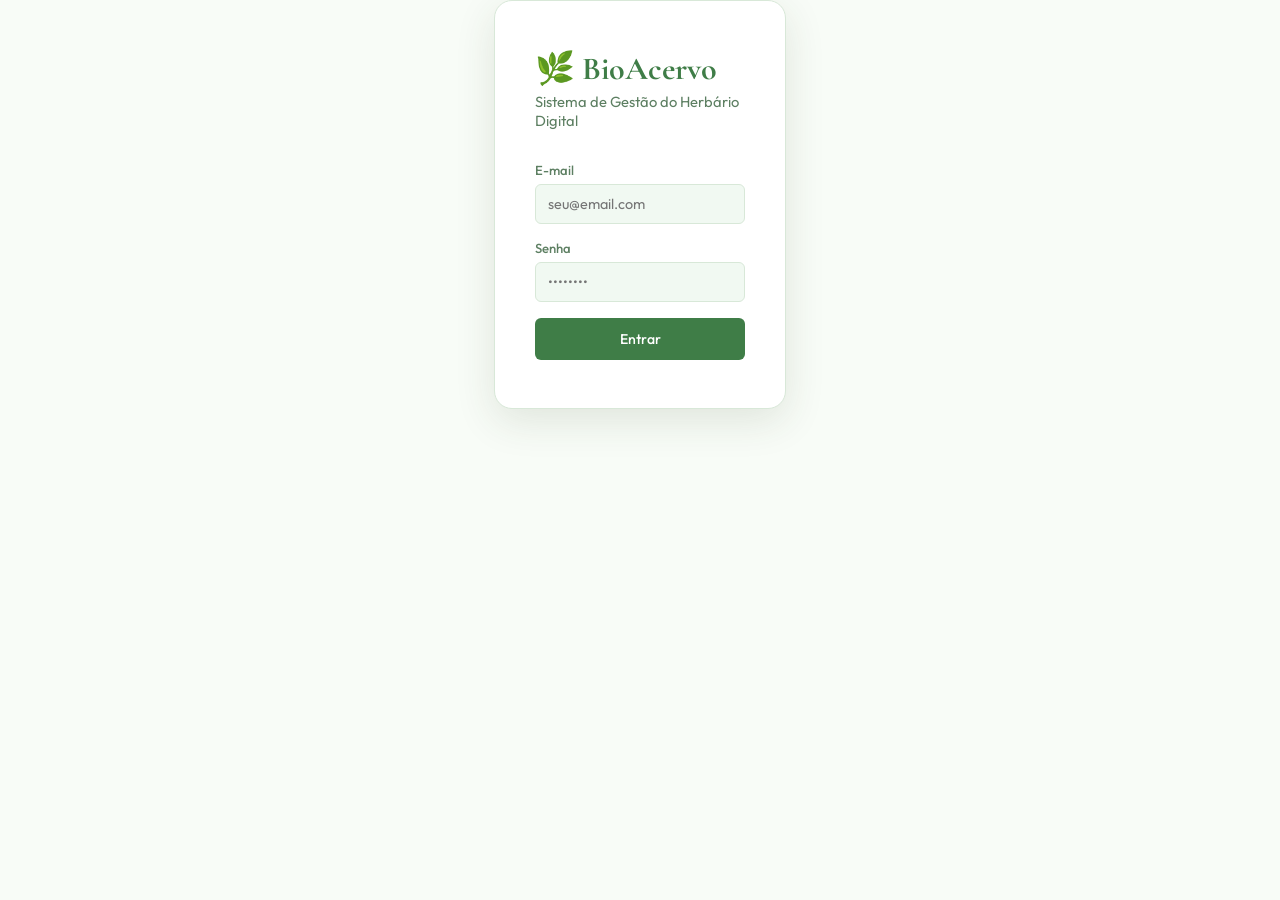
==== frontend/index.html @ fa7e8e54 "Frontend e ajustes no dockerfile" ====
<!DOCTYPE html>
<html lang="pt-BR">
<head>
  <meta charset="UTF-8" />
  <meta name="viewport" content="width=device-width, initial-scale=1.0" />
  <title>BioAcervo — Herbário Digital</title>
  <link rel="preconnect" href="https://fonts.googleapis.com" />
  <link rel="preconnect" href="https://fonts.gstatic.com" crossorigin />
  <link href="https://fonts.googleapis.com/css2?family=Cormorant+Garamond:ital,wght@0,400;0,600;1,400&family=DM+Mono:wght@400;500&family=Outfit:wght@300;400;500;600&display=swap" rel="stylesheet" />

  <link rel="stylesheet" href="styles.css" />
</head>
<body>
<div id="app">
  <header id="topbar">
    <div class="logo"><span class="logo-icon">🌿</span> BioAcervo</div>
    <nav id="nav" style="display:none">
      <button class="nav-btn active" data-screen="dashboard">Dashboard</button>
      <button class="nav-btn" data-screen="especimes">Espécimes</button>
      <button class="nav-btn" data-screen="taxonomias">Taxonomias</button>
      <button class="nav-btn" data-screen="localidades">Localidades</button>
      <button class="nav-btn" data-screen="emprestimos">Empréstimos</button>
      <button class="nav-btn" data-screen="usuarios" id="nav-usuarios" style="display:none">Usuários</button>
    </nav>
    <div id="topbar-right" style="display:none">
      <div class="badge-user" id="user-badge">
        <span>🌱</span>
        <span>Olá, <strong id="user-name-badge">—</strong></span>
        <span style="color:var(--border2)">|</span>
        <button onclick="logout()" style="background:none;border:none;color:var(--muted);font-size:.8rem;cursor:pointer;">Sair</button>
      </div>
    </div>
  </header>

  <div id="main">
    <!-- ── DASHBOARD ── -->
    <div id="screen-dashboard" class="screen">
      <div class="page-header">
        <div>
          <h2>Dashboard</h2>
          <p>Visão geral do acervo</p>
        </div>
        <button class="btn btn-sm btn-ghost" onclick="loadDashboard()">↺ Atualizar</button>
      </div>
      <div class="stats-grid" id="stats-grid">
        <div class="stat-card"><div class="label">Total espécimes</div><div class="value" id="stat-total">—</div></div>
        <div class="stat-card"><div class="label">Ativos</div><div class="value" id="stat-ativos" style="color:var(--leaf)">—</div></div>
        <div class="stat-card"><div class="label">Emprestados</div><div class="value" id="stat-emprestados" style="color:#d4a83c">—</div></div>
        <div class="stat-card"><div class="label">Taxonomias</div><div class="value" id="stat-taxonomias">—</div></div>
        <div class="stat-card"><div class="label">Localidades</div><div class="value" id="stat-localidades">—</div></div>
        <div class="stat-card"><div class="label">Usuários</div><div class="value" id="stat-usuarios">—</div></div>
      </div>
      <div class="charts-grid" id="charts-area">
        <div class="chart-card">
          <h4>Status dos Espécimes</h4>
          <div class="bar-chart" id="chart-status"></div>
        </div>
        <div class="chart-card">
          <h4>Top Famílias</h4>
          <div class="bar-chart" id="chart-familias"></div>
        </div>
      </div>
    </div>

    <!-- ── ESPECIMES ── -->
    <div id="screen-especimes" class="screen">
      <div class="page-header">
        <div><h2>Espécimes</h2><p>Catálogo do acervo biológico</p></div>
        <button class="btn btn-sm" id="btn-novo-especime" onclick="openModalEspecime()">+ Novo Espécime</button>
      </div>
      <div class="search-bar">
        <div class="search-input-wrap">
          <span class="icon">🔍</span>
          <input type="text" id="busca-nome" placeholder="Nome científico, família, gênero…" oninput="debounceSearch()" />
        </div>
        <button class="btn btn-sm btn-ghost" onclick="toggleFilters()">⚙ Filtros</button>
      </div>
      <div class="filter-row" id="filter-row" style="display:none">
        <div class="field"><label>Estado</label><input id="f-estado" placeholder="ex: Minas Gerais" /></div>
        <div class="field"><label>Município</label><input id="f-municipio" placeholder="ex: Belo Horizonte" /></div>
        <div class="field"><label>Bioma</label><input id="f-bioma" placeholder="ex: Cerrado" /></div>
        <div class="field"><label>Coletor</label><input id="f-coletor" placeholder="Nome do coletor" /></div>
        <div class="field"><label>Status</label>
          <select id="f-status">
            <option value="">Todos</option>
            <option value="ativo">Ativo</option>
            <option value="emprestado">Emprestado</option>
            <option value="em_processamento">Em Processamento</option>
            <option value="descartado">Descartado</option>
          </select>
        </div>
        <div style="display:flex;align-items:flex-end;gap:6px">
          <button class="btn btn-sm" onclick="searchEspecimes(1)">Buscar</button>
          <button class="btn btn-sm btn-ghost" onclick="clearFilters()">Limpar</button>
        </div>
      </div>
      <div class="table-wrap">
        <table>
          <thead>
            <tr>
              <th>Código</th>
              <th>Nome Científico</th>
              <th>Família</th>
              <th>Localidade</th>
              <th>Status</th>
              <th>Ações</th>
            </tr>
          </thead>
          <tbody id="tbody-especimes"><tr class="loading-row"><td colspan="6"><div class="loader"></div></td></tr></tbody>
        </table>
        <div class="pagination" id="pag-especimes" style="display:none"></div>
      </div>
    </div>

    <!-- ── TAXONOMIAS ── -->
    <div id="screen-taxonomias" class="screen">
      <div class="page-header">
        <div><h2>Taxonomias</h2><p>Classificação taxonômica das espécies</p></div>
        <button class="btn btn-sm" onclick="openModalTaxonomia()">+ Nova Taxonomia</button>
      </div>
      <div class="search-bar">
        <div class="search-input-wrap">
          <span class="icon">🔍</span>
          <input type="text" id="busca-tax" placeholder="Nome científico, família, gênero…" oninput="debounceSearchTax()" />
        </div>
      </div>
      <div class="table-wrap">
        <table>
          <thead>
            <tr>
              <th>ID</th><th>Nome Científico</th><th>Família</th><th>Gênero</th><th>Nome Comum</th><th>Ações</th>
            </tr>
          </thead>
          <tbody id="tbody-taxonomias"></tbody>
        </table>
        <div class="pagination" id="pag-taxonomias" style="display:none"></div>
      </div>
    </div>

    <!-- ── LOCALIDADES ── -->
    <div id="screen-localidades" class="screen">
      <div class="page-header">
        <div><h2>Localidades</h2><p>Dados geográficos de coleta</p></div>
        <button class="btn btn-sm" onclick="openModalLocalidade()">+ Nova Localidade</button>
      </div>
      <div class="table-wrap">
        <table>
          <thead>
            <tr>
              <th>ID</th><th>País</th><th>Estado</th><th>Município</th><th>Bioma</th><th>Coords</th><th>Ações</th>
            </tr>
          </thead>
          <tbody id="tbody-localidades"></tbody>
        </table>
        <div class="pagination" id="pag-localidades" style="display:none"></div>
      </div>
    </div>

    <!-- ── EMPRESTIMOS ── -->
    <div id="screen-emprestimos" class="screen">
      <div class="page-header">
        <div><h2>Empréstimos</h2><p>Gestão de espécimes emprestados</p></div>
        <button class="btn btn-sm" onclick="openModalEmprestimo()">+ Registrar Empréstimo</button>
      </div>
      <div class="tabs">
        <button class="tab-btn active" data-tab="ativos" onclick="switchLoanTab('ativos')">Ativos</button>
        <button class="tab-btn" data-tab="todos" onclick="switchLoanTab('todos')">Todos</button>
      </div>
      <div id="emprestimos-list"></div>
    </div>

    <!-- ── USUARIOS ── -->
    <div id="screen-usuarios" class="screen">
      <div class="page-header">
        <div><h2>Usuários</h2><p>Gestão de acesso ao sistema</p></div>
        <button class="btn btn-sm" onclick="openModalUsuario()">+ Novo Usuário</button>
      </div>
      <div class="table-wrap">
        <table>
          <thead>
            <tr><th>ID</th><th>Nome</th><th>E-mail</th><th>Perfil</th><th>Status</th><th>Ações</th></tr>
          </thead>
          <tbody id="tbody-usuarios"></tbody>
        </table>
      </div>
    </div>
  </div><!-- /main -->
</div><!-- /app -->

<!-- ── MODALS ── -->

<!-- Espécime -->
<div class="overlay" id="modal-especime-overlay" onclick="closeOverlay(event,'modal-especime-overlay')">
  <div class="modal">
    <div class="modal-header">
      <h3 id="modal-especime-title">Novo Espécime</h3>
      <button class="modal-close" onclick="closeModal('modal-especime-overlay')">✕</button>
    </div>
    <div class="modal-body">
      <div class="form-grid">
        <div class="section-title">Identificação</div>
        <div class="field"><label>Código Catálogo *</label><input id="e-codigo" placeholder="HERB-0001" /></div>
        <div class="field"><label>Taxonomia *</label>
          <select id="e-taxonomia">
            <option value="">— Selecione —</option>
          </select>
        </div>
        <div class="section-title">Coleta</div>
        <div class="field"><label>Data Coleta</label><input type="date" id="e-data-coleta" /></div>
        <div class="field"><label>Tipo Coleta</label>
          <select id="e-tipo-coleta">
            <option value="campo">Campo</option>
            <option value="doacao">Doação</option>
            <option value="intercambio">Intercâmbio</option>
            <option value="compra">Compra</option>
          </select>
        </div>
        <div class="field"><label>Coletor Principal</label><input id="e-coletor" placeholder="Nome do coletor" /></div>
        <div class="field"><label>Nº de Campo</label><input id="e-num-campo" placeholder="Ex: MF-2024-001" /></div>
        <div class="field"><label>Localidade</label>
          <select id="e-localidade"><option value="">— Sem localidade —</option></select>
        </div>
        <div class="field"><label>Nº Indivíduos</label><input type="number" id="e-num-ind" value="1" min="1" /></div>
        <div class="section-title">Descrição</div>
        <div class="field"><label>Sexo</label>
          <select id="e-sexo"><option value="">Indeterminado</option><option>Masculino</option><option>Feminino</option><option>Hermafrodita</option></select>
        </div>
        <div class="field"><label>Estágio de Vida</label><input id="e-estagio" placeholder="adulto, juvenil…" /></div>
        <div class="field"><label>Meio de Preservação</label><input id="e-preservacao" placeholder="etanol, seco…" /></div>
        <div class="field"><label>Localização Física</label><input id="e-loc-fisica" placeholder="Gaveta 3, Caixa 12" /></div>
        <div class="field col-full"><label>Habitat</label><textarea id="e-habitat" rows="2" placeholder="Descrição do habitat…"></textarea></div>
        <div class="field col-full"><label>Observações</label><textarea id="e-obs" rows="2" placeholder="Observações gerais…"></textarea></div>
        <div class="section-title">Curadoria</div>
        <div class="field"><label>Status</label>
          <select id="e-status">
            <option value="ativo">Ativo</option>
            <option value="em_processamento">Em Processamento</option>
            <option value="descartado">Descartado</option>
          </select>
        </div>
        <div class="field"><label>Identificado por</label><input id="e-id-por" placeholder="Nome do identificador" /></div>
        <div class="field"><label>Confiança ID</label>
          <select id="e-confianca"><option value="">—</option><option value="alta">Alta</option><option value="média">Média</option><option value="baixa">Baixa</option></select>
        </div>
        <div class="field"><label>Voucher GenBank</label><input id="e-genbank" placeholder="ACC-XXXXX" /></div>
      </div>
    </div>
    <div class="modal-footer">
      <button class="btn btn-ghost btn-sm" onclick="closeModal('modal-especime-overlay')">Cancelar</button>
      <button class="btn btn-sm" onclick="saveEspecime()" id="btn-save-especime">Salvar</button>
    </div>
  </div>
</div>

<!-- Detalhe Espécime -->
<div class="overlay" id="modal-detalhe-overlay" onclick="closeOverlay(event,'modal-detalhe-overlay')">
  <div class="modal" style="width:min(800px,100%)">
    <div class="modal-header">
      <h3>Detalhes do Espécime</h3>
      <button class="modal-close" onclick="closeModal('modal-detalhe-overlay')">✕</button>
    </div>
    <div class="modal-body" id="modal-detalhe-body"></div>
    <div class="modal-footer">
      <button class="btn btn-sm btn-ghost" onclick="closeModal('modal-detalhe-overlay')">Fechar</button>
    </div>
  </div>
</div>

<!-- Taxonomia -->
<div class="overlay" id="modal-tax-overlay" onclick="closeOverlay(event,'modal-tax-overlay')">
  <div class="modal">
    <div class="modal-header">
      <h3 id="modal-tax-title">Nova Taxonomia</h3>
      <button class="modal-close" onclick="closeModal('modal-tax-overlay')">✕</button>
    </div>
    <div class="modal-body">
      <div class="form-grid">
        <div class="field col-full"><label>Nome Científico *</label><input id="t-nome-ci" placeholder="Genus species" /></div>
        <div class="field"><label>Reino</label><input id="t-reino" placeholder="Plantae" /></div>
        <div class="field"><label>Filo</label><input id="t-filo" /></div>
        <div class="field"><label>Classe</label><input id="t-classe" /></div>
        <div class="field"><label>Ordem</label><input id="t-ordem" /></div>
        <div class="field"><label>Família</label><input id="t-familia" /></div>
        <div class="field"><label>Gênero</label><input id="t-genero" /></div>
        <div class="field"><label>Epíteto Específico</label><input id="t-epiteto" /></div>
        <div class="field"><label>Autor Descrição</label><input id="t-autor" /></div>
        <div class="field"><label>Ano Descrição</label><input type="number" id="t-ano" min="1700" max="2100" /></div>
        <div class="field col-full"><label>Nome Comum</label><input id="t-nome-com" /></div>
        <div class="field col-full"><label>Notas Taxonômicas</label><textarea id="t-notas" rows="2"></textarea></div>
      </div>
    </div>
    <div class="modal-footer">
      <button class="btn btn-ghost btn-sm" onclick="closeModal('modal-tax-overlay')">Cancelar</button>
      <button class="btn btn-sm" onclick="saveTaxonomia()">Salvar</button>
    </div>
  </div>
</div>

<!-- Localidade -->
<div class="overlay" id="modal-loc-overlay" onclick="closeOverlay(event,'modal-loc-overlay')">
  <div class="modal">
    <div class="modal-header">
      <h3 id="modal-loc-title">Nova Localidade</h3>
      <button class="modal-close" onclick="closeModal('modal-loc-overlay')">✕</button>
    </div>
    <div class="modal-body">
      <div class="form-grid">
        <div class="field"><label>País</label><input id="l-pais" value="Brasil" /></div>
        <div class="field"><label>Estado</label><input id="l-estado" /></div>
        <div class="field"><label>Município</label><input id="l-municipio" /></div>
        <div class="field col-full"><label>Localidade (descrição)</label><input id="l-localidade" /></div>
        <div class="field"><label>Latitude</label><input type="number" id="l-lat" step="any" placeholder="-15.000" /></div>
        <div class="field"><label>Longitude</label><input type="number" id="l-lon" step="any" placeholder="-47.000" /></div>
        <div class="field"><label>Altitude (m)</label><input type="number" id="l-alt" /></div>
        <div class="field"><label>Precisão Coords (m)</label><input type="number" id="l-prec" /></div>
        <div class="field"><label>Método Geoloc.</label><input id="l-metodo" placeholder="GPS, Google Maps…" /></div>
        <div class="field"><label>Bioma</label><input id="l-bioma" placeholder="Cerrado, Mata Atlântica…" /></div>
      </div>
    </div>
    <div class="modal-footer">
      <button class="btn btn-ghost btn-sm" onclick="closeModal('modal-loc-overlay')">Cancelar</button>
      <button class="btn btn-sm" onclick="saveLocalidade()">Salvar</button>
    </div>
  </div>
</div>

<!-- Emprestimo -->
<div class="overlay" id="modal-emp-overlay" onclick="closeOverlay(event,'modal-emp-overlay')">
  <div class="modal">
    <div class="modal-header">
      <h3>Registrar Empréstimo</h3>
      <button class="modal-close" onclick="closeModal('modal-emp-overlay')">✕</button>
    </div>
    <div class="modal-body">
      <div class="form-grid">
        <div class="field col-full"><label>Espécime *</label>
          <select id="em-especime"><option value="">— Selecione —</option></select>
        </div>
        <div class="field"><label>Instituição Destino *</label><input id="em-inst" /></div>
        <div class="field"><label>Pesquisador Responsável *</label><input id="em-pesq" /></div>
        <div class="field"><label>Data de Saída *</label><input type="date" id="em-saida" /></div>
        <div class="field"><label>Previsão de Retorno</label><input type="date" id="em-retorno" /></div>
        <div class="field col-full"><label>Finalidade</label><textarea id="em-final" rows="2"></textarea></div>
        <div class="field col-full"><label>Observações</label><textarea id="em-obs" rows="2"></textarea></div>
      </div>
    </div>
    <div class="modal-footer">
      <button class="btn btn-ghost btn-sm" onclick="closeModal('modal-emp-overlay')">Cancelar</button>
      <button class="btn btn-sm" onclick="saveEmprestimo()">Salvar</button>
    </div>
  </div>
</div>

<!-- Usuário -->
<div class="overlay" id="modal-usr-overlay" onclick="closeOverlay(event,'modal-usr-overlay')">
  <div class="modal">
    <div class="modal-header">
      <h3 id="modal-usr-title">Novo Usuário</h3>
      <button class="modal-close" onclick="closeModal('modal-usr-overlay')">✕</button>
    </div>
    <div class="modal-body">
      <div class="form-grid">
        <div class="field"><label>Nome *</label><input id="u-nome" /></div>
        <div class="field"><label>E-mail *</label><input type="email" id="u-email" /></div>
        <div class="field"><label>Senha *</label><input type="password" id="u-senha" placeholder="Mínimo 8 caracteres" /></div>
        <div class="field"><label>Perfil</label>
          <select id="u-perfil">
            <option value="leitor">Leitor</option>
            <option value="curador">Curador</option>
            <option value="administrador">Administrador</option>
          </select>
        </div>
      </div>
    </div>
    <div class="modal-footer">
      <button class="btn btn-ghost btn-sm" onclick="closeModal('modal-usr-overlay')">Cancelar</button>
      <button class="btn btn-sm" onclick="saveUsuario()">Salvar</button>
    </div>
  </div>
</div>

<!-- Toast container -->
<div id="toast-container"></div>

<script src="app.js"></script>
</body>
</html>
---- frontend/styles.css ----
/* ───── TOKENS ───── */
:root {
  --bg:       #f8fcf7;
  --bg2:      #ffffff;
  --bg3:      #f1f9f2;
  --surface:  #ffffff;
  --border:   #d8e8d8;
  --border2:  #b9d8b9;
  --moss:     #4fa263;
  --leaf:     #3f7d47;
  --lime:     #2f7d32;
  --cream:    #1f3323;
  --text:     #1b3422;
  --muted:    #5d7f62;
  --danger:   #c0482a;
  --warn:     #c08a2a;
  --info:     #2a80c0;
  --font-serif: 'Cormorant Garamond', Georgia, serif;
  --font-mono:  'DM Mono', monospace;
  --font-sans:  'Outfit', system-ui, sans-serif;
  --radius:   6px;
  --shadow:   0 2px 16px rgba(0,0,0,.45);
}

/* ───── RESET ───── */
*, *::before, *::after { box-sizing: border-box; margin: 0; padding: 0; }
html { scroll-behavior: smooth; }
body {
  font-family: var(--font-sans);
  background: var(--bg);
  color: var(--text);
  min-height: 100vh;
  display: flex;
  flex-direction: column;
  overflow-x: hidden;
}
html, body { height: 100%; }
body.login-page {
  min-height: 100vh;
  height: 100%;
  background: var(--bg);
  display: flex;
  align-items: center;
  justify-content: center;
  padding: 20px;
}
a { color: inherit; text-decoration: none; }
button { cursor: pointer; font-family: inherit; }
input, select, textarea { font-family: inherit; }

/* ───── SCROLLBAR ───── */
::-webkit-scrollbar { width: 6px; }
::-webkit-scrollbar-track { background: var(--bg2); }
::-webkit-scrollbar-thumb { background: var(--border2); border-radius: 3px; }

/* ───── LAYOUT ───── */
#app { display: flex; flex-direction: column; min-height: 100vh; }

/* ───── TOPBAR ───── */
#topbar {
  position: sticky; top: 0; z-index: 100;
  background: rgba(255,255,255,.95);
  backdrop-filter: blur(12px);
  border-bottom: 1px solid var(--border);
  display: flex; align-items: center; gap: 16px;
  padding: 0 24px; height: 56px;
}
.logo {
  font-family: var(--font-serif);
  font-size: 1.5rem; font-weight: 600;
  color: var(--leaf);
  letter-spacing: .02em;
  display: flex; align-items: center; gap: 8px;
  white-space: nowrap;
}
.logo-icon { font-size: 1.2rem; }
#topbar nav { display: flex; gap: 4px; flex: 1; overflow-x: auto; }
.nav-btn {
  background: none; border: none;
  color: var(--muted);
  font-size: .85rem; font-weight: 500;
  padding: 6px 12px; border-radius: var(--radius);
  transition: color .15s, background .15s;
  white-space: nowrap;
}
.nav-btn:hover { color: var(--text); background: var(--bg3); }
.nav-btn.active { color: var(--leaf); background: rgba(79,162,99,.12); }

#topbar-right { display: flex; align-items: center; gap: 8px; margin-left: auto; }
.badge-user {
  display: flex; align-items: center; gap: 6px;
  font-size: .82rem; color: var(--muted);
  background: var(--bg3); border: 1px solid var(--border);
  padding: 4px 10px; border-radius: 20px;
}
.badge-user strong { color: var(--text); }

/* ───── MAIN ───── */
#main { flex: 1; padding: 24px; max-width: 1400px; width: 100%; margin: 0 auto; }

/* ───── LOGIN ───── */
#screen-login {
  display: flex; align-items: center; justify-content: center;
  min-height: calc(100vh - 56px);
}
.login-card {
  background: var(--bg2); border: 1px solid var(--border);
  border-radius: 18px; padding: 48px 40px;
  width: min(420px, calc(100% - 40px));
  max-width: 420px;
  box-shadow: 0 12px 40px rgba(46, 64, 32, .12);
  animation: fadeUp .35s ease;
  margin: 0 auto;
}
.login-card h1 {
  font-family: var(--font-serif);
  font-size: 2rem; font-weight: 700;
  color: var(--leaf); margin-bottom: 4px;
}
.login-card p { color: var(--muted); font-size: .92rem; margin-bottom: 32px; }
.field { display: flex; flex-direction: column; gap: 6px; margin-bottom: 16px; }
.field label { font-size: .82rem; font-weight: 500; color: var(--muted); }
.field input, .field select, .field textarea {
  background: var(--bg3); border: 1px solid var(--border);
  color: var(--text); padding: 10px 12px;
  border-radius: var(--radius); font-size: .9rem;
  transition: border-color .15s, box-shadow .15s;
  outline: none;
}
.field input:focus, .field select:focus, .field textarea:focus {
  border-color: var(--moss);
}
.field input.input-error {
  border-color: var(--danger);
  box-shadow: 0 0 0 4px rgba(192,72,42,.12);
}
.field select option { background: var(--bg3); }
.btn {
  display: inline-flex; align-items: center; gap: 6px;
  background: var(--leaf); color: #fff;
  border: none; padding: 10px 20px;
  border-radius: var(--radius); font-size: .88rem; font-weight: 500;
  transition: background .15s, transform .1s;
}
.btn:hover { background: var(--leaf); }
.btn:active { transform: scale(.98); }
.btn-full { width: 100%; justify-content: center; padding: 12px; }
.btn-sm { padding: 6px 12px; font-size: .8rem; }
.btn-ghost {
  background: transparent; border: 1px solid var(--border);
  color: var(--text);
}
.btn-ghost:hover { background: var(--bg3); border-color: var(--border2); }
.btn-danger { background: var(--danger); }
.btn-danger:hover { background: #d45030; }
.btn-warn { background: var(--warn); }
.btn-warn:hover { background: #d0982a; }

/* ───── SCREENS ───── */
.screen { display: none; animation: fadeUp .25s ease; }
.screen.active { display: block; }
@keyframes fadeUp {
  from { opacity: 0; transform: translateY(12px); }
  to   { opacity: 1; transform: translateY(0); }
}

/* ───── PAGE HEADER ───── */
.page-header {
  display: flex; align-items: center; justify-content: space-between;
  flex-wrap: wrap; gap: 12px; margin-bottom: 24px;
}
.page-header h2 {
  font-family: var(--font-serif); font-size: 1.8rem;
  font-weight: 600; color: var(--cream);
}
.page-header p { font-size: .85rem; color: var(--muted); }

/* ───── STATS ───── */
.stats-grid {
  display: grid; grid-template-columns: repeat(auto-fill, minmax(180px,1fr));
  gap: 14px; margin-bottom: 28px;
}
.stat-card {
  background: var(--bg2); border: 1px solid var(--border);
  border-radius: 10px; padding: 18px;
  transition: border-color .2s;
}
.stat-card:hover { border-color: var(--border2); }
.stat-card .label { font-size: .75rem; font-weight: 500; color: var(--muted); text-transform: uppercase; letter-spacing: .06em; margin-bottom: 8px; }
.stat-card .value {
  font-family: var(--font-mono); font-size: 2rem; font-weight: 500;
  color: var(--lime); line-height: 1;
}
.stat-card .sub { font-size: .75rem; color: var(--muted); margin-top: 6px; }

/* ───── SEARCH BAR ───── */
.search-bar {
  display: flex; gap: 8px; flex-wrap: wrap; margin-bottom: 20px;
}
.search-input-wrap {
  flex: 1; min-width: 220px;
  position: relative; display: flex; align-items: center;
}
.search-input-wrap input {
  width: 100%;
  background: var(--bg2); border: 1px solid var(--border);
  color: var(--text); padding: 9px 12px 9px 36px;
  border-radius: var(--radius); font-size: .88rem; outline: none;
  transition: border-color .15s;
}
.search-input-wrap input:focus { border-color: var(--moss); }
.search-input-wrap .icon {
  position: absolute; left: 10px; color: var(--muted);
  pointer-events: none; font-size: .9rem;
}
.filter-row {
  display: flex; flex-wrap: wrap; gap: 8px; margin-bottom: 16px;
  padding: 14px; background: var(--bg2); border: 1px solid var(--border);
  border-radius: var(--radius);
}
.filter-row .field { flex: 1; min-width: 160px; margin-bottom: 0; }
.filter-row .field label { font-size: .75rem; }

/* ───── TABLE ───── */
.table-wrap {
  background: var(--bg2); border: 1px solid var(--border);
  border-radius: 10px; overflow: hidden;
}
table { width: 100%; border-collapse: collapse; }
thead th {
  background: var(--bg3); padding: 10px 14px;
  font-size: .75rem; font-weight: 600; text-transform: uppercase;
  letter-spacing: .06em; color: var(--muted);
  text-align: left; border-bottom: 1px solid var(--border);
}
tbody tr {
  border-bottom: 1px solid rgba(46,64,32,.5);
  transition: background .12s;
}
tbody tr:last-child { border-bottom: none; }
tbody tr:hover { background: var(--bg3); }
tbody td { padding: 12px 14px; font-size: .86rem; vertical-align: middle; }
.td-mono { font-family: var(--font-mono); font-size: .8rem; color: var(--lime); }
.td-sci { font-style: italic; color: var(--cream); font-family: var(--font-serif); }
.td-actions { display: flex; gap: 6px; }

/* ───── BADGES ───── */
.tag {
  display: inline-block; padding: 2px 8px; border-radius: 20px;
  font-size: .72rem; font-weight: 600; text-transform: uppercase; letter-spacing: .04em;
}
.tag-ativo     { background: rgba(111,184,77,.15); color: var(--leaf); border: 1px solid rgba(111,184,77,.3); }
.tag-emprestado { background: rgba(192,138,42,.15); color: #d4a83c; border: 1px solid rgba(192,138,42,.3); }
.tag-em_processamento { background: rgba(42,128,192,.15); color: #4daad4; border: 1px solid rgba(42,128,192,.3); }
.tag-descartado { background: rgba(192,72,42,.15); color: #d46844; border: 1px solid rgba(192,72,42,.3); }

/* ───── PAGINATION ───── */
.pagination {
  display: flex; align-items: center; justify-content: space-between;
  padding: 12px 14px; border-top: 1px solid var(--border);
  font-size: .82rem; color: var(--muted);
}
.pagination-btns { display: flex; gap: 4px; }
.page-btn {
  background: none; border: 1px solid var(--border); color: var(--text); padding: 4px 10px; border-radius: 5px; cursor: pointer;
}
.page-btn:hover:not(:disabled) { background: var(--bg3); border-color: var(--border2); }
.page-btn.current { background: var(--moss); border-color: var(--moss); color: #fff; }
.page-btn:disabled { opacity: .3; cursor: default; }

/* ───── MODAL ───── */
.overlay {
  position: fixed; inset: 0; z-index: 200;
  background: rgba(0,0,0,.65); backdrop-filter: blur(4px);
  display: flex; align-items: center; justify-content: center;
  padding: 16px;
  opacity: 0; pointer-events: none;
  transition: opacity .2s;
}
.overlay.open { opacity: 1; pointer-events: all; }
.modal {
  background: var(--bg2); border: 1px solid var(--border2);
  border-radius: 12px; width: min(700px, 100%); max-height: 90vh;
  display: flex; flex-direction: column;
  box-shadow: 0 8px 48px rgba(0,0,0,.7);
  transform: scale(.96);
  transition: transform .2s;
  overflow: hidden;
}
.overlay.open .modal { transform: scale(1); }
.modal-header {
  display: flex; align-items: center; justify-content: space-between;
  padding: 18px 24px; border-bottom: 1px solid var(--border);
}
.modal-header h3 { font-family: var(--font-serif); font-size: 1.3rem; color: var(--cream); }
.modal-close {
  background: none; border: none; color: var(--muted); font-size: 1.2rem;
  width: 32px; height: 32px; border-radius: 6px;
  display: flex; align-items: center; justify-content: center;
  transition: background .12s, color .12s;
}
.modal-close:hover { background: var(--bg3); color: var(--text); }
.modal-body { overflow-y: auto; padding: 24px; flex: 1; }
.modal-footer {
  padding: 16px 24px; border-top: 1px solid var(--border);
  display: flex; justify-content: flex-end; gap: 8px;
}

/* ───── FORM GRID ───── */
.form-grid { display: grid; grid-template-columns: 1fr 1fr; gap: 14px; }
.form-grid .col-full { grid-column: 1 / -1; }
.section-title {
  font-size: .7rem; font-weight: 600; text-transform: uppercase;
  letter-spacing: .08em; color: var(--muted);
  padding: 12px 0 6px; margin-top: 8px;
  border-top: 1px solid var(--border);
  grid-column: 1 / -1;
}
.section-title:first-child { margin-top: 0; border-top: none; }

/* ───── DETAIL VIEW ───── */
.detail-header {
  display: flex; gap: 20px; align-items: flex-start; margin-bottom: 24px;
}
.detail-img {
  width: 120px; height: 120px; border-radius: 8px;
  border: 1px solid var(--border); object-fit: cover;
  background: var(--bg3); display: flex; align-items: center;
  justify-content: center; font-size: 2.5rem; flex-shrink: 0;
}
.detail-info h3 { font-family: var(--font-serif); font-size: 1.6rem; font-style: italic; color: var(--cream); }
.detail-info .common { color: var(--muted); font-size: .88rem; margin: 4px 0; }
.detail-info .code { font-family: var(--font-mono); font-size: .82rem; color: var(--lime); }
.detail-grid {
  display: grid; grid-template-columns: repeat(auto-fill, minmax(200px,1fr)); gap: 12px;
}
.detail-field { padding: 10px 14px; background: var(--bg3); border-radius: 6px; }
.detail-field .key { font-size: .72rem; font-weight: 600; text-transform: uppercase; letter-spacing: .05em; color: var(--muted); margin-bottom: 4px; }
.detail-field .val { font-size: .88rem; color: var(--text); }
.detail-field .val em { font-style: italic; color: var(--cream); }

/* ───── TOAST ───── */
#toast-container {
  position: fixed; bottom: 24px; right: 24px; z-index: 999;
  display: flex; flex-direction: column; gap: 8px; pointer-events: none;
}
.toast {
  background: var(--bg3); border: 1px solid var(--border2);
  padding: 12px 18px; border-radius: 8px;
  font-size: .85rem; box-shadow: var(--shadow);
  display: flex; align-items: center; gap: 8px;
  max-width: 340px;
  animation: slideIn .25s ease;
  pointer-events: all;
}
.toast.success { border-color: var(--moss); }
.toast.error   { border-color: var(--danger); }
.toast .toast-icon { font-size: 1rem; flex-shrink: 0; }
.toast.success .toast-icon { color: var(--leaf); }
.toast.error   .toast-icon { color: #d46844; }
@keyframes slideIn {
  from { opacity: 0; transform: translateX(20px); }
  to   { opacity: 1; transform: translateX(0); }
}

/* ───── LOADER ───── */
.loader {
  display: inline-block; width: 18px; height: 18px;
  border: 2px solid var(--border2);
  border-top-color: var(--leaf);
  border-radius: 50%;
  animation: spin .6s linear infinite;
}
@keyframes spin { to { transform: rotate(360deg); } }
.loading-row td { text-align: center; padding: 40px; color: var(--muted); }

/* ───── EMPTY STATE ───── */
.empty-state {
  text-align: center; padding: 60px 20px;
  color: var(--muted);
}
.empty-state .icon { font-size: 3rem; margin-bottom: 12px; }
.empty-state p { font-size: .9rem; }

/* ───── DASHBOARD CHARTS ───── */
.charts-grid { display: grid; grid-template-columns: 1fr 1fr; gap: 18px; margin-top: 24px; }
.chart-card {
  background: var(--bg2); border: 1px solid var(--border);
  border-radius: 10px; padding: 20px;
}
.chart-card h4 { font-size: .82rem; font-weight: 600; text-transform: uppercase; letter-spacing: .06em; color: var(--muted); margin-bottom: 16px; }
.bar-chart { display: flex; flex-direction: column; gap: 10px; }
.bar-item { display: flex; align-items: center; gap: 10px; }
.bar-label { font-size: .78rem; color: var(--text); width: 120px; flex-shrink: 0; overflow: hidden; text-overflow: ellipsis; white-space: nowrap; }
.bar-track { flex: 1; height: 6px; background: var(--bg3); border-radius: 3px; overflow: hidden; }
.bar-fill { height: 100%; background: var(--leaf); border-radius: 3px; transition: width .6s ease; }
.bar-count { font-family: var(--font-mono); font-size: .75rem; color: var(--muted); width: 32px; text-align: right; flex-shrink: 0; }

/* ───── TABS ───── */
.tabs { display: flex; gap: 2px; background: var(--bg3); padding: 3px; border-radius: 8px; width: fit-content; margin-bottom: 20px; }
.tab-btn {
  background: none; border: none; color: var(--muted);
  padding: 7px 16px; border-radius: 6px; font-size: .84rem; font-weight: 500;
  transition: color .15s, background .15s;
}
.tab-btn.active { background: var(--bg2); color: var(--text); box-shadow: 0 1px 4px rgba(0,0,0,.3); }
.tab-btn:hover:not(.active) { color: var(--text); }
.tab-panel { display: none; }
.tab-panel.active { display: block; }

/* ───── EMPRESTIMOS ───── */
.loan-card {
  background: var(--bg2); border: 1px solid var(--border);
  border-radius: 8px; padding: 16px; margin-bottom: 10px;
  display: flex; justify-content: space-between; align-items: flex-start; gap: 16px;
  transition: border-color .15s;
}
.loan-card:hover { border-color: var(--border2); }
.loan-card .lc-title { font-style: italic; font-family: var(--font-serif); color: var(--cream); font-size: 1rem; }
.loan-card .lc-meta { font-size: .78rem; color: var(--muted); margin-top: 4px; }
.loan-card .lc-code { font-family: var(--font-mono); font-size: .75rem; color: var(--lime); }
.loan-card-actions { display: flex; gap: 6px; flex-shrink: 0; }

/* ───── RESPONSIVE ───── */
@media (max-width: 768px) {
  #main { padding: 16px; }
  .form-grid { grid-template-columns: 1fr; }
  .form-grid .col-full { grid-column: 1; }
  .charts-grid { grid-template-columns: 1fr; }
  .detail-header { flex-direction: column; }
  thead { display: none; }
  tbody tr { display: block; padding: 10px; border-bottom: 1px solid var(--border); }
  tbody td { display: flex; justify-content: space-between; padding: 4px 0; font-size: .82rem; }
  tbody td::before { content: attr(data-label); color: var(--muted); font-size: .75rem; margin-right: 8px; }
}
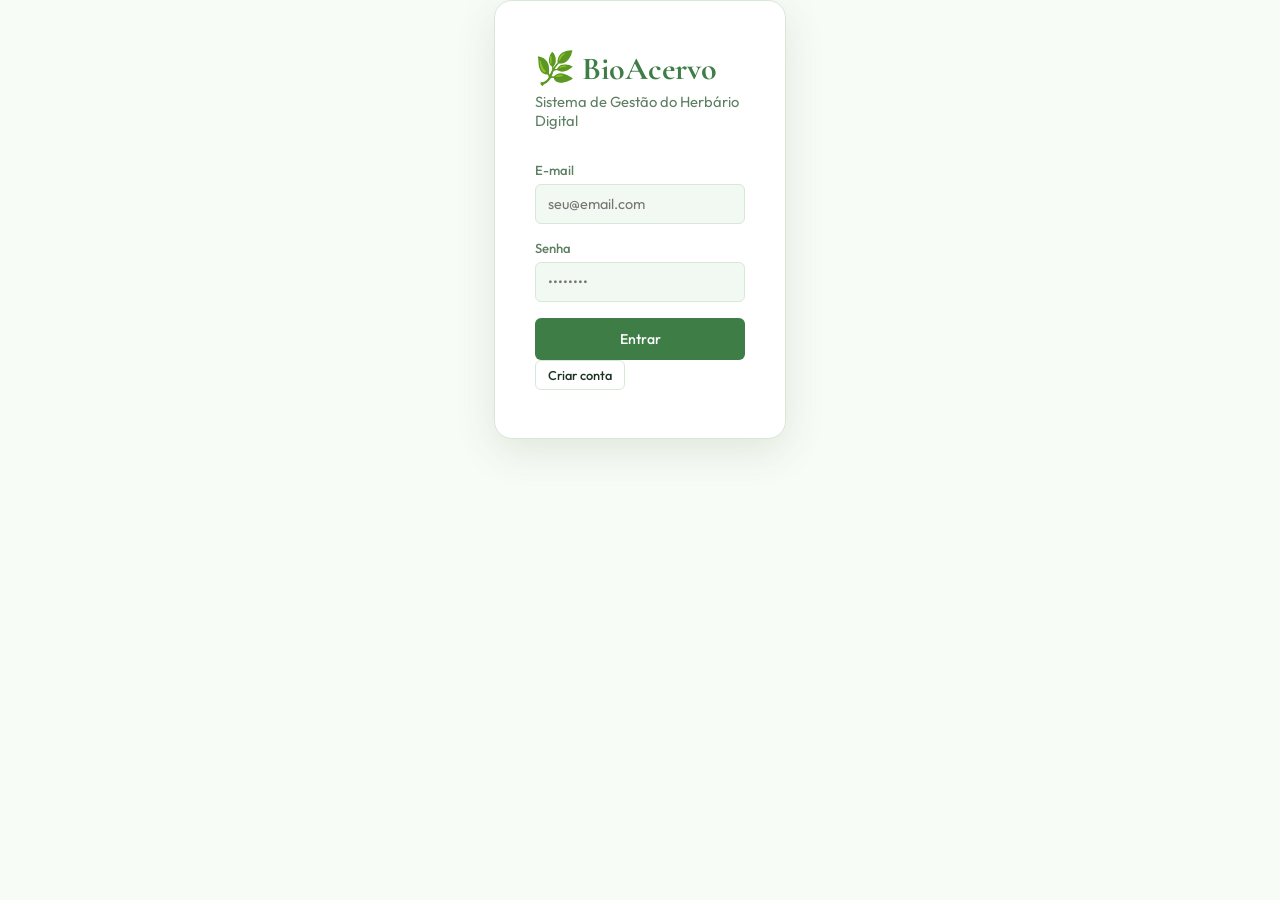
==== commit f783f8cb: "feat: Inserir planilhas no sistema e adicionar documentação" ====
--- a/frontend/index.html
+++ b/frontend/index.html
@@ -20,6 +20,7 @@
       <button class="nav-btn" data-screen="taxonomias">Taxonomias</button>
       <button class="nav-btn" data-screen="localidades">Localidades</button>
       <button class="nav-btn" data-screen="emprestimos">Empréstimos</button>
+      <button class="nav-btn write-action" data-screen="importacao" id="nav-importacao" style="display:none">Importação</button>
       <button class="nav-btn" data-screen="usuarios" id="nav-usuarios" style="display:none">Usuários</button>
     </nav>
     <div id="topbar-right" style="display:none">
@@ -66,7 +67,10 @@
     <div id="screen-especimes" class="screen">
       <div class="page-header">
         <div><h2>Espécimes</h2><p>Catálogo do acervo biológico</p></div>
-        <button class="btn btn-sm" id="btn-novo-especime" onclick="openModalEspecime()">+ Novo Espécime</button>
+        <div style="display:flex;gap:8px">
+          <button class="btn btn-sm btn-ghost write-action" id="btn-importar-especimes" onclick="openModalImport()" style="display:none">📂 Importar Planilha</button>
+          <button class="btn btn-sm write-action" id="btn-novo-especime" onclick="openModalEspecime()">+ Novo Espécime</button>
+        </div>
       </div>
       <div class="search-bar">
         <div class="search-input-wrap">
@@ -116,7 +120,7 @@
     <div id="screen-taxonomias" class="screen">
       <div class="page-header">
         <div><h2>Taxonomias</h2><p>Classificação taxonômica das espécies</p></div>
-        <button class="btn btn-sm" onclick="openModalTaxonomia()">+ Nova Taxonomia</button>
+        <button class="btn btn-sm write-action" onclick="openModalTaxonomia()">+ Nova Taxonomia</button>
       </div>
       <div class="search-bar">
         <div class="search-input-wrap">
@@ -141,7 +145,7 @@
     <div id="screen-localidades" class="screen">
       <div class="page-header">
         <div><h2>Localidades</h2><p>Dados geográficos de coleta</p></div>
-        <button class="btn btn-sm" onclick="openModalLocalidade()">+ Nova Localidade</button>
+        <button class="btn btn-sm write-action" onclick="openModalLocalidade()">+ Nova Localidade</button>
       </div>
       <div class="table-wrap">
         <table>
@@ -160,7 +164,7 @@
     <div id="screen-emprestimos" class="screen">
       <div class="page-header">
         <div><h2>Empréstimos</h2><p>Gestão de espécimes emprestados</p></div>
-        <button class="btn btn-sm" onclick="openModalEmprestimo()">+ Registrar Empréstimo</button>
+        <button class="btn btn-sm write-action" onclick="openModalEmprestimo()">+ Registrar Empréstimo</button>
       </div>
       <div class="tabs">
         <button class="tab-btn active" data-tab="ativos" onclick="switchLoanTab('ativos')">Ativos</button>
@@ -173,7 +177,7 @@
     <div id="screen-usuarios" class="screen">
       <div class="page-header">
         <div><h2>Usuários</h2><p>Gestão de acesso ao sistema</p></div>
-        <button class="btn btn-sm" onclick="openModalUsuario()">+ Novo Usuário</button>
+        <button class="btn btn-sm admin-action" onclick="openModalUsuario()">+ Novo Usuário</button>
       </div>
       <div class="table-wrap">
         <table>
@@ -182,6 +186,22 @@
           </thead>
           <tbody id="tbody-usuarios"></tbody>
         </table>
+      </div>
+    </div>
+
+    <!-- ── IMPORTACAO ── -->
+    <div id="screen-importacao" class="screen">
+      <div class="page-header">
+        <div><h2>Importação de Planilhas</h2><p>Ingestão de acervos via arquivos .xlsx e .csv</p></div>
+        <button class="btn btn-sm write-action" onclick="openModalImport()">📂 Nova Importação</button>
+      </div>
+      <div class="stat-card" style="margin-bottom:20px;padding:24px;background:var(--bg3);border:1px dashed var(--border2)">
+        <h3 style="font-family:var(--font-serif);color:var(--leaf);margin-bottom:8px">Como funciona a importação?</h3>
+        <p style="color:var(--muted);font-size:.9rem;line-height:1.5">
+          1. Envie uma planilha no formato Excel (.xlsx) ou CSV (.csv).<br/>
+          2. O sistema executará uma <strong>validação prévia (Dry-Run)</strong> e detectará taxonomias, localidades e códigos.<br/>
+          3. Você poderá revisar os registros e confirmar a gravação direta no banco de dados.
+        </p>
       </div>
     </div>
   </div><!-- /main -->
@@ -243,6 +263,20 @@
           <select id="e-confianca"><option value="">—</option><option value="alta">Alta</option><option value="média">Média</option><option value="baixa">Baixa</option></select>
         </div>
         <div class="field"><label>Voucher GenBank</label><input id="e-genbank" placeholder="ACC-XXXXX" /></div>
+        <div class="section-title">Imagens</div>
+        <div class="field col-full">
+          <label>Enviar imagem</label>
+          <input type="file" id="e-imagem" accept="image/jpeg,image/png,image/tiff,image/webp" />
+        </div>
+        <div class="field">
+          <label>Descrição da imagem</label>
+          <input id="e-imagem-desc" placeholder="Ex: vista geral, detalhe floral" />
+        </div>
+        <label class="check-field">
+          <input type="checkbox" id="e-imagem-principal" />
+          <span>Imagem principal</span>
+        </label>
+        <div class="upload-hint col-full" id="e-imagem-hint"></div>
       </div>
     </div>
     <div class="modal-footer">
@@ -263,6 +297,17 @@
     <div class="modal-footer">
       <button class="btn btn-sm btn-ghost" onclick="closeModal('modal-detalhe-overlay')">Fechar</button>
     </div>
+  </div>
+</div>
+
+<!-- Visualização de Imagem -->
+<div class="overlay" id="modal-image-overlay" onclick="closeOverlay(event,'modal-image-overlay')">
+  <div class="modal image-viewer-modal">
+    <div class="modal-header">
+      <h3>Imagem do Espécime</h3>
+      <button class="modal-close" onclick="closeModal('modal-image-overlay')">✕</button>
+    </div>
+    <div class="modal-body image-viewer-body" id="image-viewer-body"></div>
   </div>
 </div>
 
@@ -379,6 +424,75 @@
   </div>
 </div>
 
+<!-- Importação -->
+<div class="overlay" id="modal-import-overlay" onclick="closeOverlay(event,'modal-import-overlay')">
+  <div class="modal" style="width:min(900px, 95vw)">
+    <div class="modal-header">
+      <h3 id="modal-import-title">Importar Planilha do Acervo</h3>
+      <button class="modal-close" onclick="closeModal('modal-import-overlay')">✕</button>
+    </div>
+    <div class="modal-body">
+      <!-- Passo 1: Upload Dropzone -->
+      <div id="import-step-upload">
+        <div class="drop-zone" id="import-drop-zone" onclick="document.getElementById('import-file-input').click()">
+          <span style="font-size:2.5rem;margin-bottom:8px">📄</span>
+          <p style="font-weight:500;color:var(--text)">Arraste e solte sua planilha aqui ou <span style="color:var(--moss);text-decoration:underline">clique para selecionar</span></p>
+          <span style="font-size:.8rem;color:var(--muted);margin-top:4px">Suporta arquivos .xlsx e .csv</span>
+          <input type="file" id="import-file-input" accept=".xlsx,.csv" style="display:none" onchange="handleImportFileSelect(event)" />
+        </div>
+        <div id="import-upload-loading" style="display:none;text-align:center;padding:24px;">
+          <div class="loader" style="margin:0 auto 12px auto"></div>
+          <p style="color:var(--muted)">Analisando e validando planilha (Dry-Run)…</p>
+        </div>
+      </div>
+
+      <!-- Passo 2: Preview / Dry-Run -->
+      <div id="import-step-preview" style="display:none">
+        <div class="stats-grid" style="grid-template-columns: repeat(auto-fit, minmax(130px, 1fr)); margin-bottom: 16px;">
+          <div class="stat-card"><div class="label">Linhas lidas</div><div class="value" id="imp-stat-total">0</div></div>
+          <div class="stat-card"><div class="label">Válidas</div><div class="value" id="imp-stat-valid" style="color:var(--leaf)">0</div></div>
+          <div class="stat-card"><div class="label">Alertas</div><div class="value" id="imp-stat-warn" style="color:var(--warn)">0</div></div>
+          <div class="stat-card"><div class="label">Novas Taxonomias</div><div class="value" id="imp-stat-tax">0</div></div>
+          <div class="stat-card"><div class="label">Novas Localidades</div><div class="value" id="imp-stat-loc">0</div></div>
+        </div>
+
+        <h4 style="margin-bottom: 8px; font-size: .95rem; color: var(--text)">Pré-visualização dos Dados</h4>
+        <div class="table-wrap" style="max-height: 320px; overflow-y: auto;">
+          <table>
+            <thead>
+              <tr>
+                <th>Linha</th>
+                <th>Código</th>
+                <th>Nome Científico</th>
+                <th>Família</th>
+                <th>Localidade</th>
+                <th>Status</th>
+              </tr>
+            </thead>
+            <tbody id="import-tbody-preview"></tbody>
+          </table>
+        </div>
+      </div>
+
+      <!-- Passo 3: Resultado / Relatório Final -->
+      <div id="import-step-result" style="display:none">
+        <div class="stat-card" style="background:var(--bg3);padding:20px;margin-bottom:16px;text-align:center;">
+          <span style="font-size:2.5rem">🎉</span>
+          <h3 style="color:var(--leaf);margin-top:8px">Importação Concluída!</h3>
+          <p id="import-result-summary" style="color:var(--muted);font-size:.9rem;margin-top:4px"></p>
+        </div>
+        <div id="import-result-errors" style="display:none;background:rgba(192,72,42,.08);border:1px solid var(--danger);padding:12px;border-radius:var(--radius);font-size:.85rem;color:var(--danger);"></div>
+      </div>
+    </div>
+
+    <div class="modal-footer">
+      <button class="btn btn-ghost btn-sm" onclick="closeModal('modal-import-overlay')">Cancelar</button>
+      <button class="btn btn-sm" id="btn-confirm-import" style="display:none" onclick="confirmImport()">Confirmar e Importar</button>
+      <button class="btn btn-sm" id="btn-finish-import" style="display:none" onclick="finishImport()">Concluir</button>
+    </div>
+  </div>
+</div>
+
 <!-- Toast container -->
 <div id="toast-container"></div>
 
--- a/frontend/styles.css
+++ b/frontend/styles.css
@@ -130,6 +130,20 @@
 .field input:focus, .field select:focus, .field textarea:focus {
   border-color: var(--moss);
 }
+.field input[type="file"] {
+  padding: 8px 10px;
+  background: var(--bg2);
+}
+.field input[type="file"]::file-selector-button {
+  border: 1px solid var(--border2);
+  background: var(--bg3);
+  color: var(--text);
+  border-radius: 5px;
+  padding: 6px 10px;
+  margin-right: 10px;
+  font-family: inherit;
+  cursor: pointer;
+}
 .field input.input-error {
   border-color: var(--danger);
   box-shadow: 0 0 0 4px rgba(192,72,42,.12);
@@ -317,6 +331,21 @@
   grid-column: 1 / -1;
 }
 .section-title:first-child { margin-top: 0; border-top: none; }
+.check-field {
+  display: flex;
+  align-items: center;
+  gap: 8px;
+  min-height: 38px;
+  margin-top: 20px;
+  color: var(--text);
+  font-size: .86rem;
+}
+.check-field input { width: 16px; height: 16px; accent-color: var(--leaf); }
+.upload-hint {
+  color: var(--muted);
+  font-size: .78rem;
+  margin-top: -6px;
+}
 
 /* ───── DETAIL VIEW ───── */
 .detail-header {
@@ -328,6 +357,16 @@
   background: var(--bg3); display: flex; align-items: center;
   justify-content: center; font-size: 2.5rem; flex-shrink: 0;
 }
+.detail-media {
+  position: relative;
+  width: 120px;
+  height: 120px;
+  flex-shrink: 0;
+}
+.detail-media .detail-img {
+  width: 100%;
+  height: 100%;
+}
 .detail-info h3 { font-family: var(--font-serif); font-size: 1.6rem; font-style: italic; color: var(--cream); }
 .detail-info .common { color: var(--muted); font-size: .88rem; margin: 4px 0; }
 .detail-info .code { font-family: var(--font-mono); font-size: .82rem; color: var(--lime); }
@@ -338,6 +377,101 @@
 .detail-field .key { font-size: .72rem; font-weight: 600; text-transform: uppercase; letter-spacing: .05em; color: var(--muted); margin-bottom: 4px; }
 .detail-field .val { font-size: .88rem; color: var(--text); }
 .detail-field .val em { font-style: italic; color: var(--cream); }
+.images-section {
+  margin-top: 20px;
+}
+.image-gallery {
+  display: grid;
+  grid-template-columns: repeat(auto-fill, minmax(150px, 1fr));
+  gap: 12px;
+}
+.image-card {
+  border: 1px solid var(--border);
+  border-radius: 8px;
+  background: var(--bg3);
+  overflow: hidden;
+  position: relative;
+}
+.image-card img {
+  width: 100%;
+  aspect-ratio: 4 / 3;
+  display: block;
+  object-fit: cover;
+  background: var(--bg2);
+}
+.image-card-meta {
+  display: flex;
+  flex-direction: column;
+  gap: 2px;
+  padding: 8px 10px;
+  min-height: 58px;
+}
+.image-card-meta strong {
+  color: var(--leaf);
+  font-size: .72rem;
+  text-transform: uppercase;
+  letter-spacing: .05em;
+}
+.image-card-meta span {
+  color: var(--muted);
+  font-size: .78rem;
+  overflow-wrap: anywhere;
+}
+.image-remove {
+  position: relative;
+  z-index: 2;
+  width: 100%;
+  border: none;
+  border-top: 1px solid var(--border);
+  background: var(--bg2);
+  color: var(--danger);
+  padding: 8px;
+  font-size: .78rem;
+}
+.image-remove:hover { background: rgba(192,72,42,.08); }
+.empty-inline {
+  padding: 18px;
+  border: 1px dashed var(--border2);
+  border-radius: 8px;
+  color: var(--muted);
+  font-size: .84rem;
+  text-align: center;
+}
+.image-open-hit {
+  position: absolute;
+  left: 0;
+  top: 0;
+  width: 100%;
+  aspect-ratio: 4 / 3;
+  opacity: 0;
+  border: 0;
+  background: transparent;
+  cursor: zoom-in;
+  z-index: 1;
+}
+.detail-media .image-open-hit {
+  inset: 0;
+  height: 100%;
+  aspect-ratio: auto;
+}
+.image-viewer-modal {
+  width: min(1100px, calc(100vw - 32px));
+  height: min(820px, calc(100vh - 32px));
+}
+.image-viewer-body {
+  display: flex;
+  align-items: center;
+  justify-content: center;
+  background: var(--bg3);
+}
+.image-viewer-body img {
+  max-width: 100%;
+  max-height: calc(100vh - 150px);
+  object-fit: contain;
+  border-radius: 8px;
+  border: 1px solid var(--border);
+  background: var(--bg2);
+}
 
 /* ───── TOAST ───── */
 #toast-container {
@@ -356,6 +490,7 @@
 .toast.success { border-color: var(--moss); }
 .toast.error   { border-color: var(--danger); }
 .toast .toast-icon { font-size: 1rem; flex-shrink: 0; }
+.toast span:last-child { white-space: pre-line; }
 .toast.success .toast-icon { color: var(--leaf); }
 .toast.error   .toast-icon { color: #d46844; }
 @keyframes slideIn {
@@ -433,3 +568,47 @@
   tbody td { display: flex; justify-content: space-between; padding: 4px 0; font-size: .82rem; }
   tbody td::before { content: attr(data-label); color: var(--muted); font-size: .75rem; margin-right: 8px; }
 }
+
+/* ───── DROP ZONE & IMPORTAÇÃO ───── */
+.drop-zone {
+  border: 2px dashed var(--border2);
+  border-radius: 10px;
+  padding: 36px 20px;
+  text-align: center;
+  background: var(--bg3);
+  cursor: pointer;
+  transition: border-color .2s, background-color .2s;
+  display: flex;
+  flex-direction: column;
+  align-items: center;
+  justify-content: center;
+}
+.drop-zone:hover, .drop-zone.drop-zone--over {
+  border-color: var(--leaf);
+  background: rgba(79, 162, 99, 0.08);
+}
+.badge-status-valid {
+  background: rgba(63, 125, 71, 0.15);
+  color: var(--leaf);
+  padding: 2px 8px;
+  border-radius: 12px;
+  font-size: .75rem;
+  font-weight: 500;
+}
+.badge-status-warn {
+  background: rgba(192, 138, 42, 0.15);
+  color: var(--warn);
+  padding: 2px 8px;
+  border-radius: 12px;
+  font-size: .75rem;
+  font-weight: 500;
+}
+.badge-status-error {
+  background: rgba(192, 72, 42, 0.15);
+  color: var(--danger);
+  padding: 2px 8px;
+  border-radius: 12px;
+  font-size: .75rem;
+  font-weight: 500;
+}
+
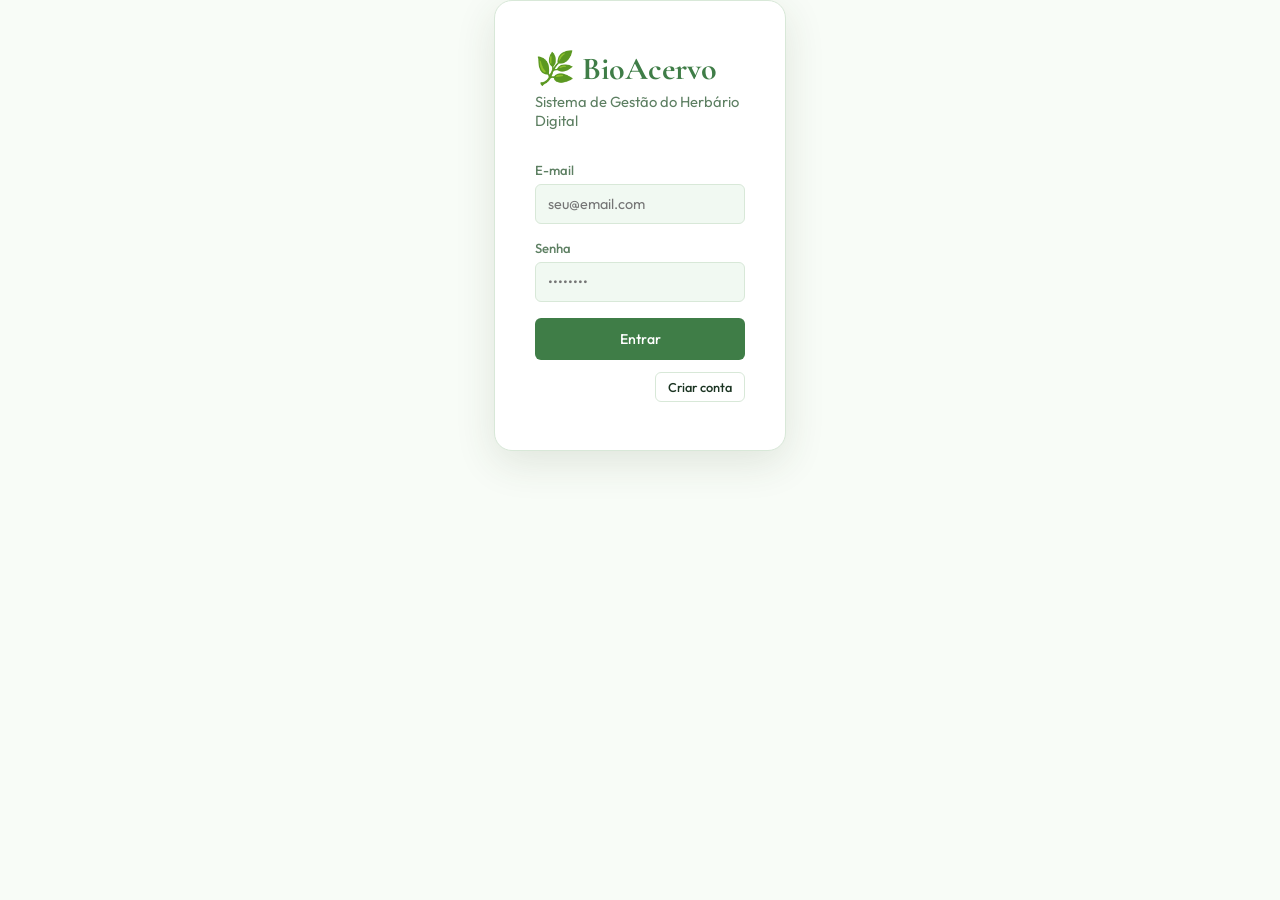
==== commit f61b1c7b: "Merge branch 'main' into dev: Integrar sistema de importação de planilhas e documentação" ====
--- a/frontend/index.html
+++ b/frontend/index.html
@@ -187,8 +187,6 @@
           <tbody id="tbody-usuarios"></tbody>
         </table>
       </div>
-    </div>
-
     <!-- ── IMPORTACAO ── -->
     <div id="screen-importacao" class="screen">
       <div class="page-header">
--- a/frontend/styles.css
+++ b/frontend/styles.css
@@ -164,6 +164,18 @@
   background: transparent; border: 1px solid var(--border);
   color: var(--text);
 }
+.login-actions {
+  display: flex; justify-content: flex-end; margin-top: 12px;
+}
+.register-form {
+  margin-top: 18px; padding-top: 16px; border-top: 1px solid var(--border);
+}
+.register-message {
+  font-size: .82rem; margin-bottom: 12px;
+}
+.register-actions {
+  display: flex; justify-content: flex-end; gap: 8px;
+}
 .btn-ghost:hover { background: var(--bg3); border-color: var(--border2); }
 .btn-danger { background: var(--danger); }
 .btn-danger:hover { background: #d45030; }
@@ -568,7 +580,6 @@
   tbody td { display: flex; justify-content: space-between; padding: 4px 0; font-size: .82rem; }
   tbody td::before { content: attr(data-label); color: var(--muted); font-size: .75rem; margin-right: 8px; }
 }
-
 /* ───── DROP ZONE & IMPORTAÇÃO ───── */
 .drop-zone {
   border: 2px dashed var(--border2);
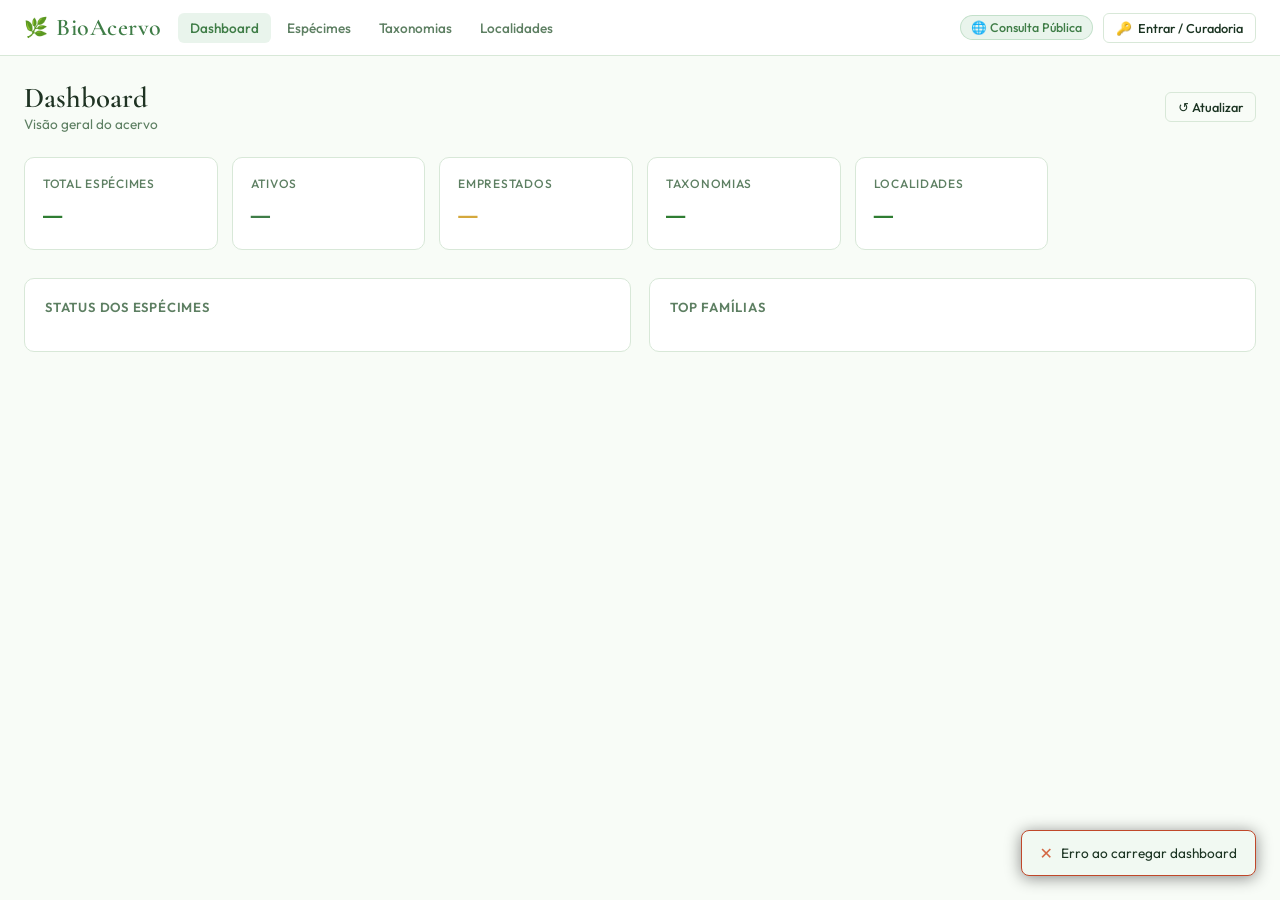
==== commit ecf215eb: "modificado: acesso ao dashboard sem necessidade de login" ====
--- a/frontend/index.html
+++ b/frontend/index.html
@@ -8,25 +8,34 @@
   <link rel="preconnect" href="https://fonts.gstatic.com" crossorigin />
   <link href="https://fonts.googleapis.com/css2?family=Cormorant+Garamond:ital,wght@0,400;0,600;1,400&family=DM+Mono:wght@400;500&family=Outfit:wght@300;400;500;600&display=swap" rel="stylesheet" />
 
-  <link rel="stylesheet" href="styles.css" />
+  <link rel="stylesheet" href="styles.css?v=2" />
 </head>
 <body>
 <div id="app">
   <header id="topbar">
     <div class="logo"><span class="logo-icon">🌿</span> BioAcervo</div>
-    <nav id="nav" style="display:none">
+    <nav id="nav">
       <button class="nav-btn active" data-screen="dashboard">Dashboard</button>
       <button class="nav-btn" data-screen="especimes">Espécimes</button>
       <button class="nav-btn" data-screen="taxonomias">Taxonomias</button>
       <button class="nav-btn" data-screen="localidades">Localidades</button>
-      <button class="nav-btn" data-screen="emprestimos">Empréstimos</button>
-      <button class="nav-btn write-action" data-screen="importacao" id="nav-importacao" style="display:none">Importação</button>
+      <button class="nav-btn" data-screen="emprestimos" id="nav-emprestimos" style="display:none">Empréstimos</button>
+      <button class="nav-btn admin-action" data-screen="importacao" id="nav-importacao" style="display:none">Importação</button>
       <button class="nav-btn" data-screen="usuarios" id="nav-usuarios" style="display:none">Usuários</button>
     </nav>
-    <div id="topbar-right" style="display:none">
-      <div class="badge-user" id="user-badge">
+    <div id="topbar-right">
+      <div id="guest-actions" style="display:flex;align-items:center;gap:10px;">
+        <span class="badge-public" style="font-size:0.78rem;font-weight:500;color:var(--leaf);background:rgba(79,162,99,0.12);padding:4px 10px;border-radius:20px;border:1px solid rgba(79,162,99,0.25);">
+          🌐 Consulta Pública
+        </span>
+        <a href="login.html" class="btn btn-sm btn-ghost" id="btn-login-topbar" style="display:inline-flex;align-items:center;gap:6px;">
+          <span>🔑</span> Entrar / Curadoria
+        </a>
+      </div>
+      <div class="badge-user" id="user-badge" style="display:none">
         <span>🌱</span>
         <span>Olá, <strong id="user-name-badge">—</strong></span>
+        <span id="user-role-badge" style="font-size:0.75rem;padding:2px 6px;border-radius:4px;background:rgba(79,162,99,.15);color:var(--leaf);font-weight:600;text-transform:capitalize;">—</span>
         <span style="color:var(--border2)">|</span>
         <button onclick="logout()" style="background:none;border:none;color:var(--muted);font-size:.8rem;cursor:pointer;">Sair</button>
       </div>
@@ -49,7 +58,7 @@
         <div class="stat-card"><div class="label">Emprestados</div><div class="value" id="stat-emprestados" style="color:#d4a83c">—</div></div>
         <div class="stat-card"><div class="label">Taxonomias</div><div class="value" id="stat-taxonomias">—</div></div>
         <div class="stat-card"><div class="label">Localidades</div><div class="value" id="stat-localidades">—</div></div>
-        <div class="stat-card"><div class="label">Usuários</div><div class="value" id="stat-usuarios">—</div></div>
+        <div class="stat-card" id="card-stat-usuarios" style="display:none"><div class="label">Usuários</div><div class="value" id="stat-usuarios">—</div></div>
       </div>
       <div class="charts-grid" id="charts-area">
         <div class="chart-card">
@@ -68,7 +77,7 @@
       <div class="page-header">
         <div><h2>Espécimes</h2><p>Catálogo do acervo biológico</p></div>
         <div style="display:flex;gap:8px">
-          <button class="btn btn-sm btn-ghost write-action" id="btn-importar-especimes" onclick="openModalImport()" style="display:none">📂 Importar Planilha</button>
+          <button class="btn btn-sm btn-ghost admin-action" id="btn-importar-especimes" onclick="navigateTo('importacao')" style="display:none">📂 Importar Planilha</button>
           <button class="btn btn-sm write-action" id="btn-novo-especime" onclick="openModalEspecime()">+ Novo Espécime</button>
         </div>
       </div>
@@ -187,19 +196,138 @@
           <tbody id="tbody-usuarios"></tbody>
         </table>
       </div>
+    </div>
+
     <!-- ── IMPORTACAO ── -->
     <div id="screen-importacao" class="screen">
       <div class="page-header">
-        <div><h2>Importação de Planilhas</h2><p>Ingestão de acervos via arquivos .xlsx e .csv</p></div>
-        <button class="btn btn-sm write-action" onclick="openModalImport()">📂 Nova Importação</button>
-      </div>
-      <div class="stat-card" style="margin-bottom:20px;padding:24px;background:var(--bg3);border:1px dashed var(--border2)">
-        <h3 style="font-family:var(--font-serif);color:var(--leaf);margin-bottom:8px">Como funciona a importação?</h3>
-        <p style="color:var(--muted);font-size:.9rem;line-height:1.5">
-          1. Envie uma planilha no formato Excel (.xlsx) ou CSV (.csv).<br/>
-          2. O sistema executará uma <strong>validação prévia (Dry-Run)</strong> e detectará taxonomias, localidades e códigos.<br/>
-          3. Você poderá revisar os registros e confirmar a gravação direta no banco de dados.
-        </p>
+        <div>
+          <h2>Importação de Planilhas</h2>
+          <p>Ingestão e catalogação em lote via arquivos Excel (.xlsx) e CSV (.csv)</p>
+        </div>
+        <div style="display:flex;gap:8px">
+          <button class="btn btn-sm btn-ghost" id="page-btn-reset-import" onclick="resetImportScreen()" style="display:none">🔄 Outra Planilha</button>
+        </div>
+      </div>
+
+      <!-- Guia rápido de funcionamento -->
+      <div class="import-info-grid" style="display:grid;grid-template-columns:repeat(auto-fit,minmax(240px,1fr));gap:16px;margin-bottom:24px">
+        <div class="stat-card" style="padding:16px">
+          <div style="display:flex;align-items:center;gap:10px;margin-bottom:6px">
+            <span style="font-size:1.4rem">📊</span>
+            <strong style="color:var(--text);font-size:.95rem">Formatos Suportados</strong>
+          </div>
+          <p style="color:var(--muted);font-size:.85rem;line-height:1.4">Planilhas Excel (<strong>.xlsx</strong>) incluindo múltiplas abas, e arquivos delimitados (<strong>.csv</strong>).</p>
+        </div>
+        <div class="stat-card" style="padding:16px">
+          <div style="display:flex;align-items:center;gap:10px;margin-bottom:6px">
+            <span style="font-size:1.4rem">🛡️</span>
+            <strong style="color:var(--text);font-size:.95rem">Validação Prévia (Dry-Run)</strong>
+          </div>
+          <p style="color:var(--muted);font-size:.85rem;line-height:1.4">Os registros são analisados antes de gravar: detecta integridade, códigos e duplicidades.</p>
+        </div>
+        <div class="stat-card" style="padding:16px">
+          <div style="display:flex;align-items:center;gap:10px;margin-bottom:6px">
+            <span style="font-size:1.4rem">🌿</span>
+            <strong style="color:var(--text);font-size:.95rem">Vínculos Automáticos</strong>
+          </div>
+          <p style="color:var(--muted);font-size:.85rem;line-height:1.4">Taxonomias (Família, Gênero, Espécie) e Localidades são associadas ou cadastradas dinamicamente.</p>
+        </div>
+      </div>
+
+      <!-- Etapa 1: Upload / Dropzone integrado na página -->
+      <div id="page-import-step-upload">
+        <div class="drop-zone" id="page-import-drop-zone" onclick="document.getElementById('page-import-file-input').click()" style="padding:54px 24px;border-width:2px;cursor:pointer">
+          <span style="font-size:3.5rem;margin-bottom:12px">📂</span>
+          <p style="font-size:1.2rem;font-weight:600;color:var(--text);margin-bottom:6px">
+            Arraste e solte sua planilha aqui ou <span style="color:var(--moss);text-decoration:underline">clique para selecionar</span>
+          </p>
+          <span style="font-size:.88rem;color:var(--muted);margin-bottom:18px">
+            Compatível com arquivos <strong>.xlsx</strong> e <strong>.csv</strong>
+          </span>
+          <button type="button" class="btn btn-sm" onclick="event.stopPropagation();document.getElementById('page-import-file-input').click()">
+            Selecionar Planilha do Computador
+          </button>
+          <input type="file" id="page-import-file-input" accept=".xlsx,.csv" style="display:none" onchange="handlePageImportFileSelect(event)" />
+        </div>
+
+        <div id="page-import-loading" style="display:none;text-align:center;padding:50px 24px;background:var(--bg3);border:1px solid var(--border);border-radius:12px;">
+          <div class="loader" style="margin:0 auto 16px auto"></div>
+          <h4 style="color:var(--leaf);margin-bottom:6px;font-size:1.1rem">Analisando e validando planilha...</h4>
+          <p style="color:var(--muted);font-size:.9rem" id="page-import-loading-msg">Executando validação prévia dos registros (Dry-Run)</p>
+        </div>
+      </div>
+
+      <!-- Etapa 2: Pré-visualização / Dry-run na página -->
+      <div id="page-import-step-preview" style="display:none;margin-top:16px">
+        <div class="stats-grid" style="grid-template-columns: repeat(auto-fit, minmax(140px, 1fr)); margin-bottom: 20px;">
+          <div class="stat-card">
+            <div class="label">Total de Linhas</div>
+            <div class="value" id="page-imp-stat-total">0</div>
+          </div>
+          <div class="stat-card">
+            <div class="label">Linhas Válidas</div>
+            <div class="value" id="page-imp-stat-valid" style="color:var(--leaf)">0</div>
+          </div>
+          <div class="stat-card">
+            <div class="label">Avisos / Alertas</div>
+            <div class="value" id="page-imp-stat-warn" style="color:var(--warn)">0</div>
+          </div>
+          <div class="stat-card">
+            <div class="label">Novas Taxonomias</div>
+            <div class="value" id="page-imp-stat-tax">0</div>
+          </div>
+          <div class="stat-card">
+            <div class="label">Novas Localidades</div>
+            <div class="value" id="page-imp-stat-loc">0</div>
+          </div>
+        </div>
+
+        <div class="stat-card" style="padding:20px;margin-bottom:20px">
+          <div style="display:flex;justify-content:space-between;align-items:center;margin-bottom:14px;flex-wrap:wrap;gap:12px">
+            <div>
+              <h3 style="font-size:1.1rem;color:var(--text);margin-bottom:2px">Pré-visualização dos Registros</h3>
+              <p style="font-size:.85rem;color:var(--muted)">Revise a amostra dos dados antes de confirmar a gravação no banco</p>
+            </div>
+            <div style="display:flex;gap:8px">
+              <button class="btn btn-sm btn-ghost" onclick="resetImportScreen()">Trocar Arquivo</button>
+              <button class="btn btn-sm" id="page-btn-confirm-import" onclick="confirmPageImport()">
+                ✅ Confirmar e Gravar no Banco
+              </button>
+            </div>
+          </div>
+
+          <div class="table-wrap" style="max-height: 440px; overflow-y: auto;">
+            <table>
+              <thead>
+                <tr>
+                  <th>Linha</th>
+                  <th>Código</th>
+                  <th>Nome Científico</th>
+                  <th>Família</th>
+                  <th>Localidade</th>
+                  <th>Status</th>
+                </tr>
+              </thead>
+              <tbody id="page-import-tbody-preview"></tbody>
+            </table>
+          </div>
+        </div>
+      </div>
+
+      <!-- Etapa 3: Resultado / Conclusão -->
+      <div id="page-import-step-result" style="display:none;margin-top:16px">
+        <div class="stat-card" style="background:var(--bg3);padding:36px 24px;margin-bottom:20px;text-align:center;border:1px solid var(--leaf)">
+          <span style="font-size:3.5rem">🎉</span>
+          <h3 style="color:var(--leaf);margin-top:12px;font-size:1.35rem">Importação Concluída com Sucesso!</h3>
+          <p id="page-import-result-summary" style="color:var(--text);font-size:1rem;margin-top:8px;line-height:1.6"></p>
+          <div style="display:flex;justify-content:center;gap:12px;margin-top:24px">
+            <button class="btn btn-sm" onclick="navigateTo('especimes')">Ver no Catálogo de Espécimes</button>
+            <button class="btn btn-sm btn-ghost" onclick="resetImportScreen()">Importar Outra Planilha</button>
+          </div>
+        </div>
+
+        <div id="page-import-result-errors" style="display:none;background:rgba(192,72,42,.08);border:1px solid var(--danger);padding:16px;border-radius:var(--radius);font-size:.9rem;color:var(--danger);margin-bottom:20px"></div>
       </div>
     </div>
   </div><!-- /main -->
@@ -292,7 +420,10 @@
       <button class="modal-close" onclick="closeModal('modal-detalhe-overlay')">✕</button>
     </div>
     <div class="modal-body" id="modal-detalhe-body"></div>
-    <div class="modal-footer">
+    <div class="modal-footer" style="display:flex;justify-content:space-between;align-items:center;">
+      <button class="btn btn-sm btn-ghost" id="btn-download-etiqueta" onclick="downloadEtiqueta()" style="display:inline-flex;align-items:center;gap:6px;">
+        📄 Baixar Etiqueta (PDF)
+      </button>
       <button class="btn btn-sm btn-ghost" onclick="closeModal('modal-detalhe-overlay')">Fechar</button>
     </div>
   </div>
@@ -494,6 +625,6 @@
 <!-- Toast container -->
 <div id="toast-container"></div>
 
-<script src="app.js"></script>
+<script src="app.js?v=2"></script>
 </body>
 </html>
